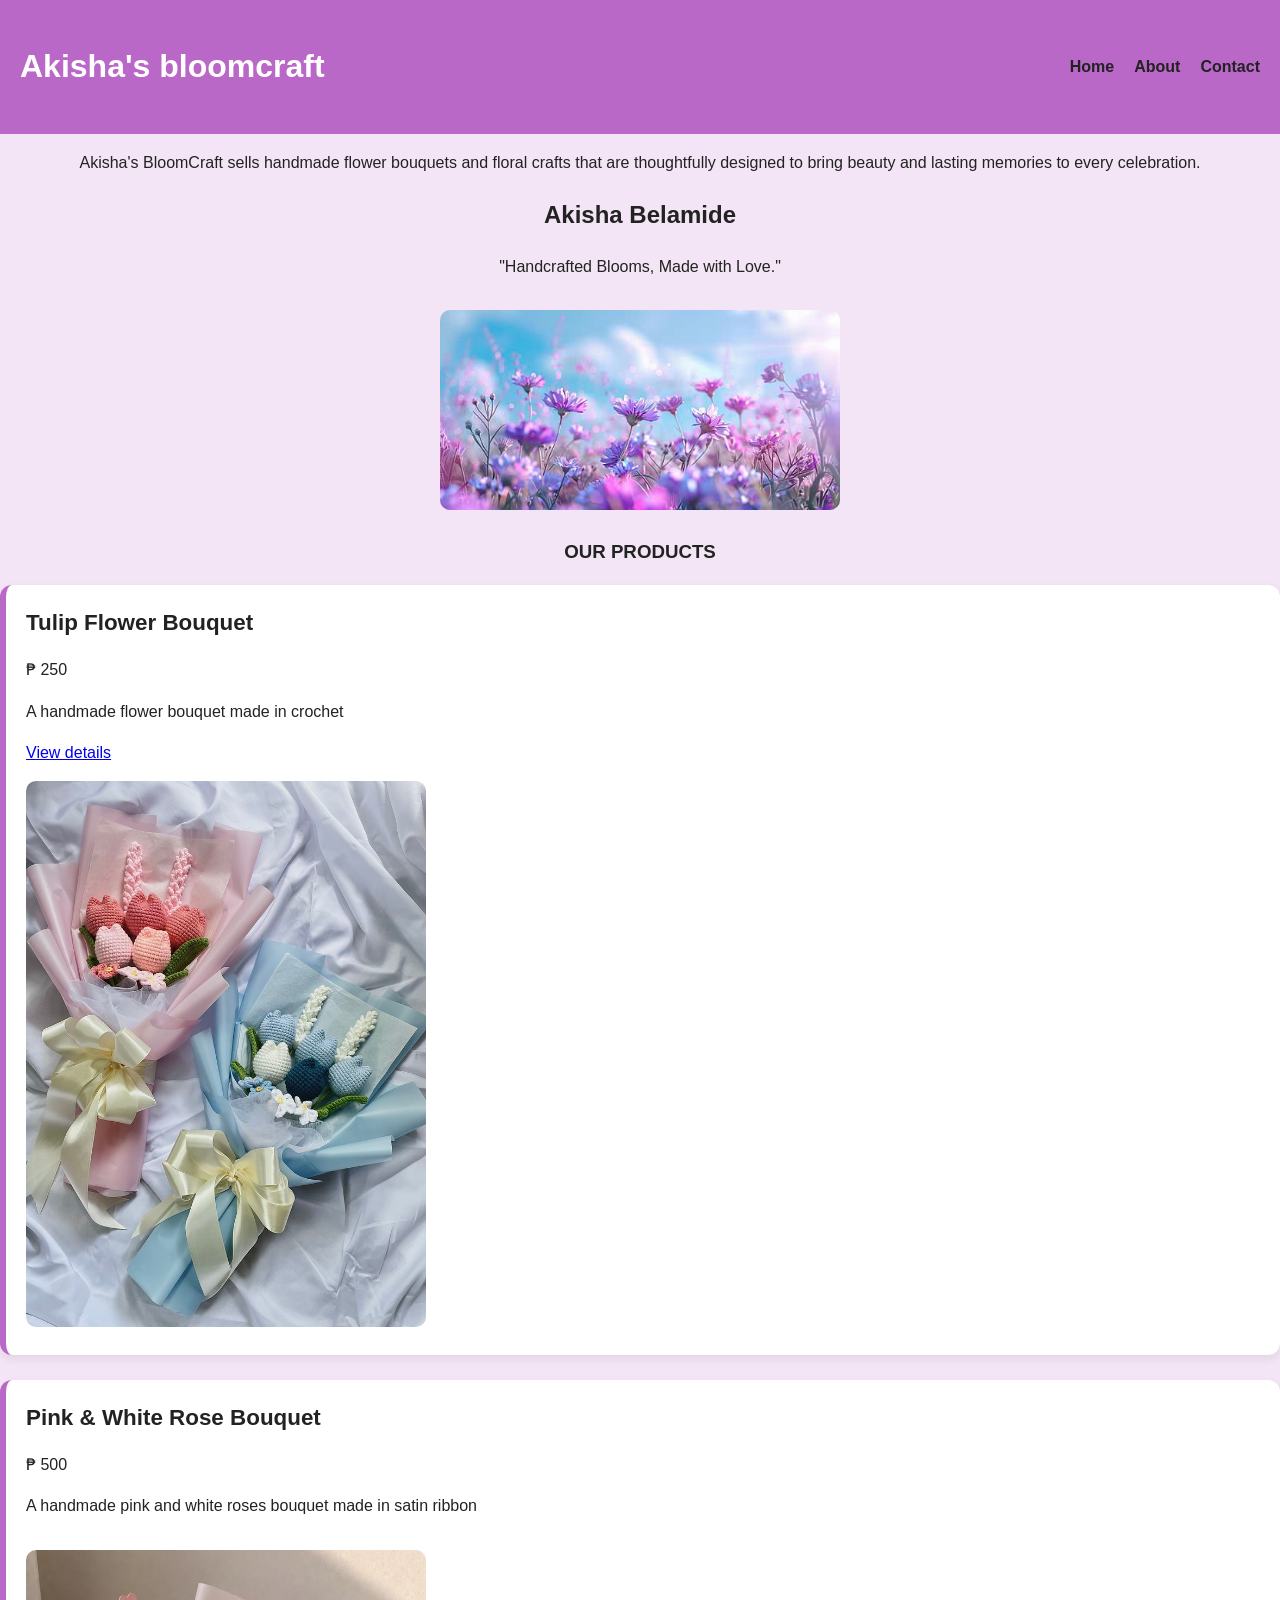
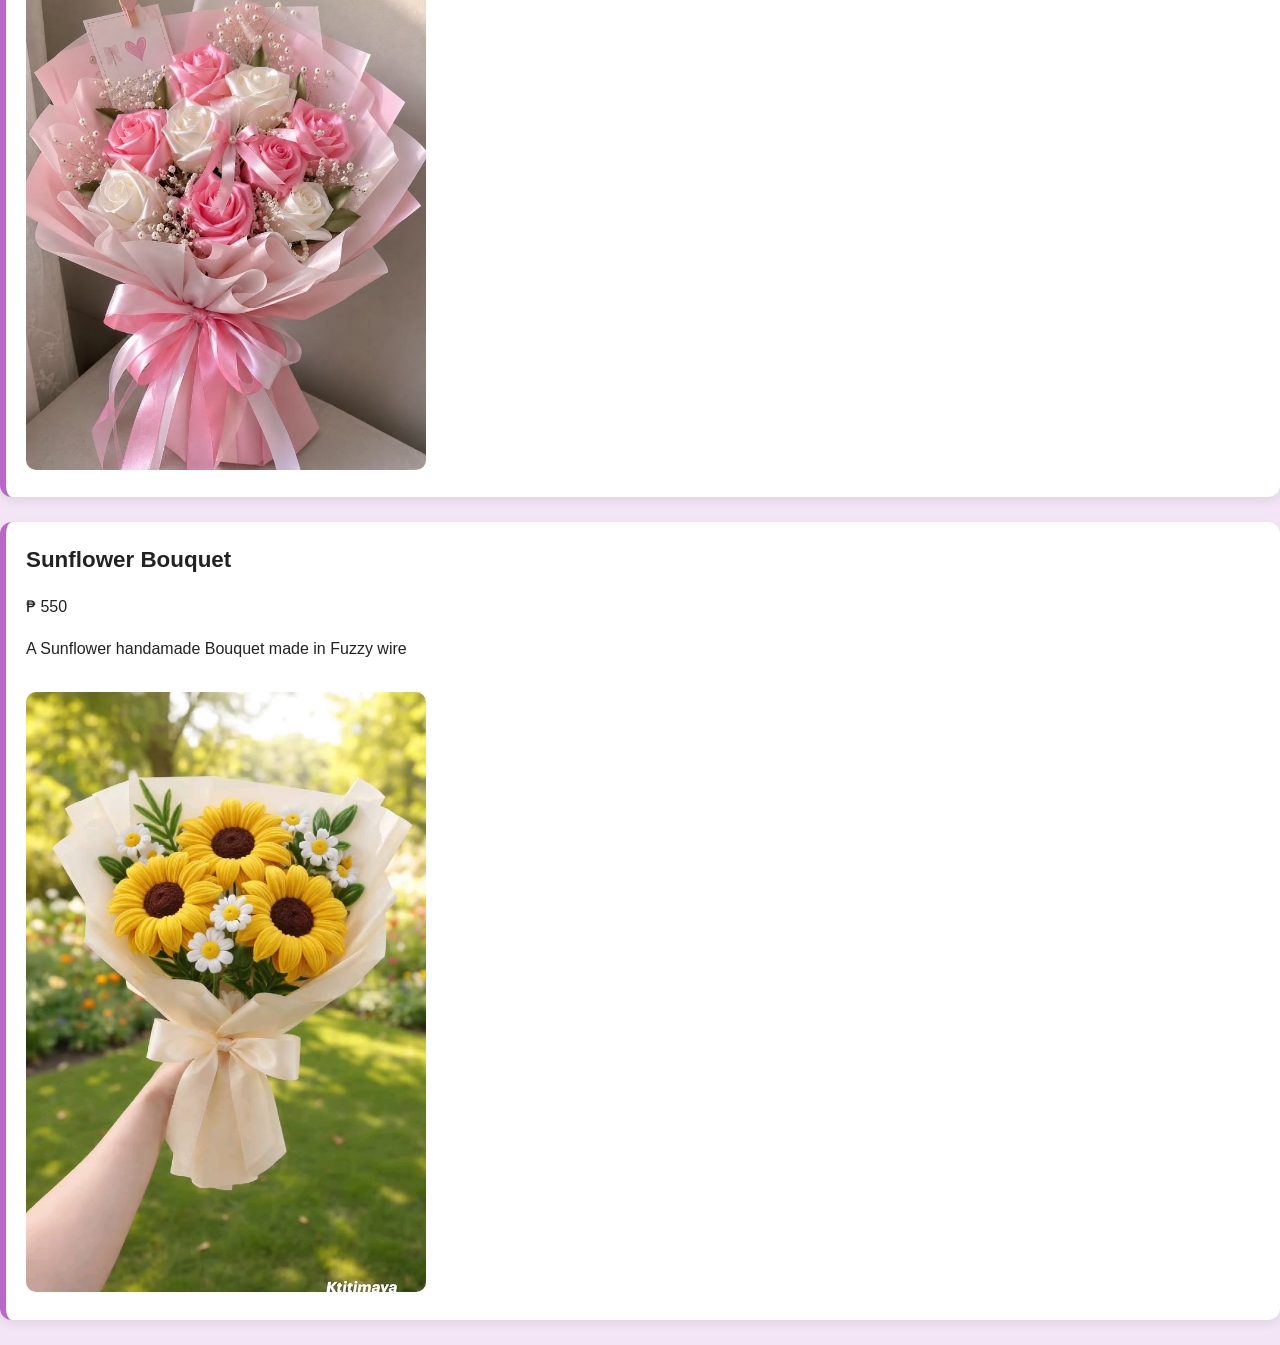
==== index.html @ 25df6c50 "Update index.html" ====
<!DOCTYPE html>
<html>
<head>
 <meta charset="UTF-8">
 <meta name="viewport" content="width=device-width, initial-scale=1.0">
    <title>Akisha's BloomCraft</title>
    <link rel="stylesheet" href="style.css">
</head>

<body>
<header class="site-header">
<h1>Akisha's bloomcraft</h1>
<nav>
    <ul>
    <li><a href="index.html">Home</a></li>
    <li><a href="about.html">About</a></li>
    <li><a href="contact.html">Contact</a></li>
    </ul>
</nav>
</header>

 <p class="description"> 
    Akisha's BloomCraft sells handmade flower bouquets and floral crafts that are thoughtfully designed to bring beauty and lasting memories to every celebration.</p>
<section>
<h2>Akisha Belamide</h2>
<p>"Handcrafted Blooms, Made with Love."</p>
 <img src="f1.jpeg" alt="violet flower">
</section>

<h3>OUR PRODUCTS</h3>

<article class="product-card">
  <h3 class="product-title">Tulip Flower Bouquet</h3>
  <p>&#8369; 250</p>
  <p>A handmade flower bouquet made in crochet</p>
  <a href="products/tulip-flower.html">View details</a><br>
  <img src="f2.jpeg" alt="tulip bouquet">
</article>

<article class="product-card">
  <h3 class="product-title">Pink & White Rose Bouquet</h3>
  <p>&#8369; 500</p>
  <p>A handmade pink and white roses bouquet made in satin ribbon</p>
  <img src="f3.jpeg" alt="roses bouquet">
</article>

<article class="product-card">
  <h3 class="product-title">Sunflower Bouquet</h3>
  <p>&#8369; 550</p>
  <p>A Sunflower handamade Bouquet made in Fuzzy wire</p>
  <img src="f4.jpeg" alt="sunflower bouquet">
 </article>

</body>
</html>
---- style.css ----
/* ==========================================
   1. VARIABLES
   ========================================== */
:root {
  --brand-color: #BA68C8;       /* Primary brand color */
  --dark-ink: #222222;          /* Dark ink text color */
  --muted-grey: #555555;        /* Muted text/border grey */
  --light-bg: #F3E5F5;          /* Light background color */
  --white: #ffffff;             /* Card background white */
}

/* ==========================================
   2. BASE STYLES
   ========================================== */
*, *::before, *::after {
  box-sizing: border-box;
}

body {
  font-family: Arial, sans-serif;
  line-height: 1.6;
  background-color: var(--light-bg);
  color: var(--dark-ink);
  margin: 0;
  padding: 0;
  text-align: center;
}

img {
  width: 100%;
  max-width: 400px;
  border-radius: 10px;
  margin-top: 15px;
}

/* ==========================================
   3. LAYOUT REGIONS
   ========================================== */
.site-header {
  display: flex;
  justify-content: space-between;
  align-items: center;
  background-color: var(--brand-color);
  color: var(--white);
  padding: 20px;
}
.site-header nav ul {
  display: flex;
  gap: 20px;
}

nav {
  padding: 10px 0;
  margin-right: 0;
}

main {
  padding: 20px;
}

footer {
  padding: 20px;
  color: var(--muted-grey);
}

/* ==========================================
   4. STYLE THE NAV
   ========================================== */
nav ul {
  list-style: none;
  padding: 0;
  margin: 0;
  display: flex;
  justify-content: center;
  gap: 20px;
}

nav a {
  color: var(--dark-ink);
  text-decoration: none;
  font-weight: bold;
}

nav a:hover {
  color: var(--brand-color);
}

/* ==========================================
   5. COMPONENTS (Product Cards)
   ========================================== */
.product-card {
  background-color: var(--white);
  border-radius: 12px;
  padding: 20px; /* At least 16px */
  border-left: 6px solid var(--brand-color); /* Coloured left border using variable */
  margin-bottom: 25px; /* Margin-bottom so cards don't touch */
  box-shadow: 0 4px 10px rgba(0, 0, 0, 0.08);
  text-align: left;
}

.product-title {
  font-size: 1.4rem;
  color: var(--dark-ink); /* Good contrast against white background */
  margin-top: 0;
  margin-bottom: 10px;
}

/* ==========================================
   CONTACT FORM
   ========================================== */

/* Fieldset and Legend */
fieldset {
  padding: 20px;
  border-radius: 10px;
  border: 2px solid var(--brand-color);
  background-color: var(--white);
  margin-bottom: 20px;
}

legend {
  font-weight: bold;
  font-size: 1.2rem;
  padding: 0 10px;
  color: var(--brand-color);
}

/* Form Labels */
label {
  display: block;
  margin-top: 15px;
  margin-bottom: 5px;
  font-weight: bold;
  color: var(--dark-ink);
  text-align: left;
}

/* Inputs, Select, and Textarea */
input[type="text"],
input[type="email"],
select,
textarea {
  width: 100%;
  padding: 12px;
  border: 2px solid var(--muted-grey);
  border-radius: 8px;
  font-size: 1rem;
  font-family: inherit;
  box-sizing: border-box;
}

textarea {
  resize: vertical;
}

/* Submit Button */
button[type="submit"] {
  background-color: var(--brand-color);
  color: var(--white);
  border: none;
  padding: 12px 25px;
  border-radius: 8px;
  font-size: 1rem;
  font-weight: bold;
  cursor: pointer;
  margin-top: 15px;
  width: 100%;
}

button[type="submit"]:hover {
  opacity: 0.9;
}

/* Visible Focus State */
input:focus,
select:focus,
textarea:focus,
button:focus {
  outline: 3px solid var(--brand-color);
  outline-offset: 2px;
}
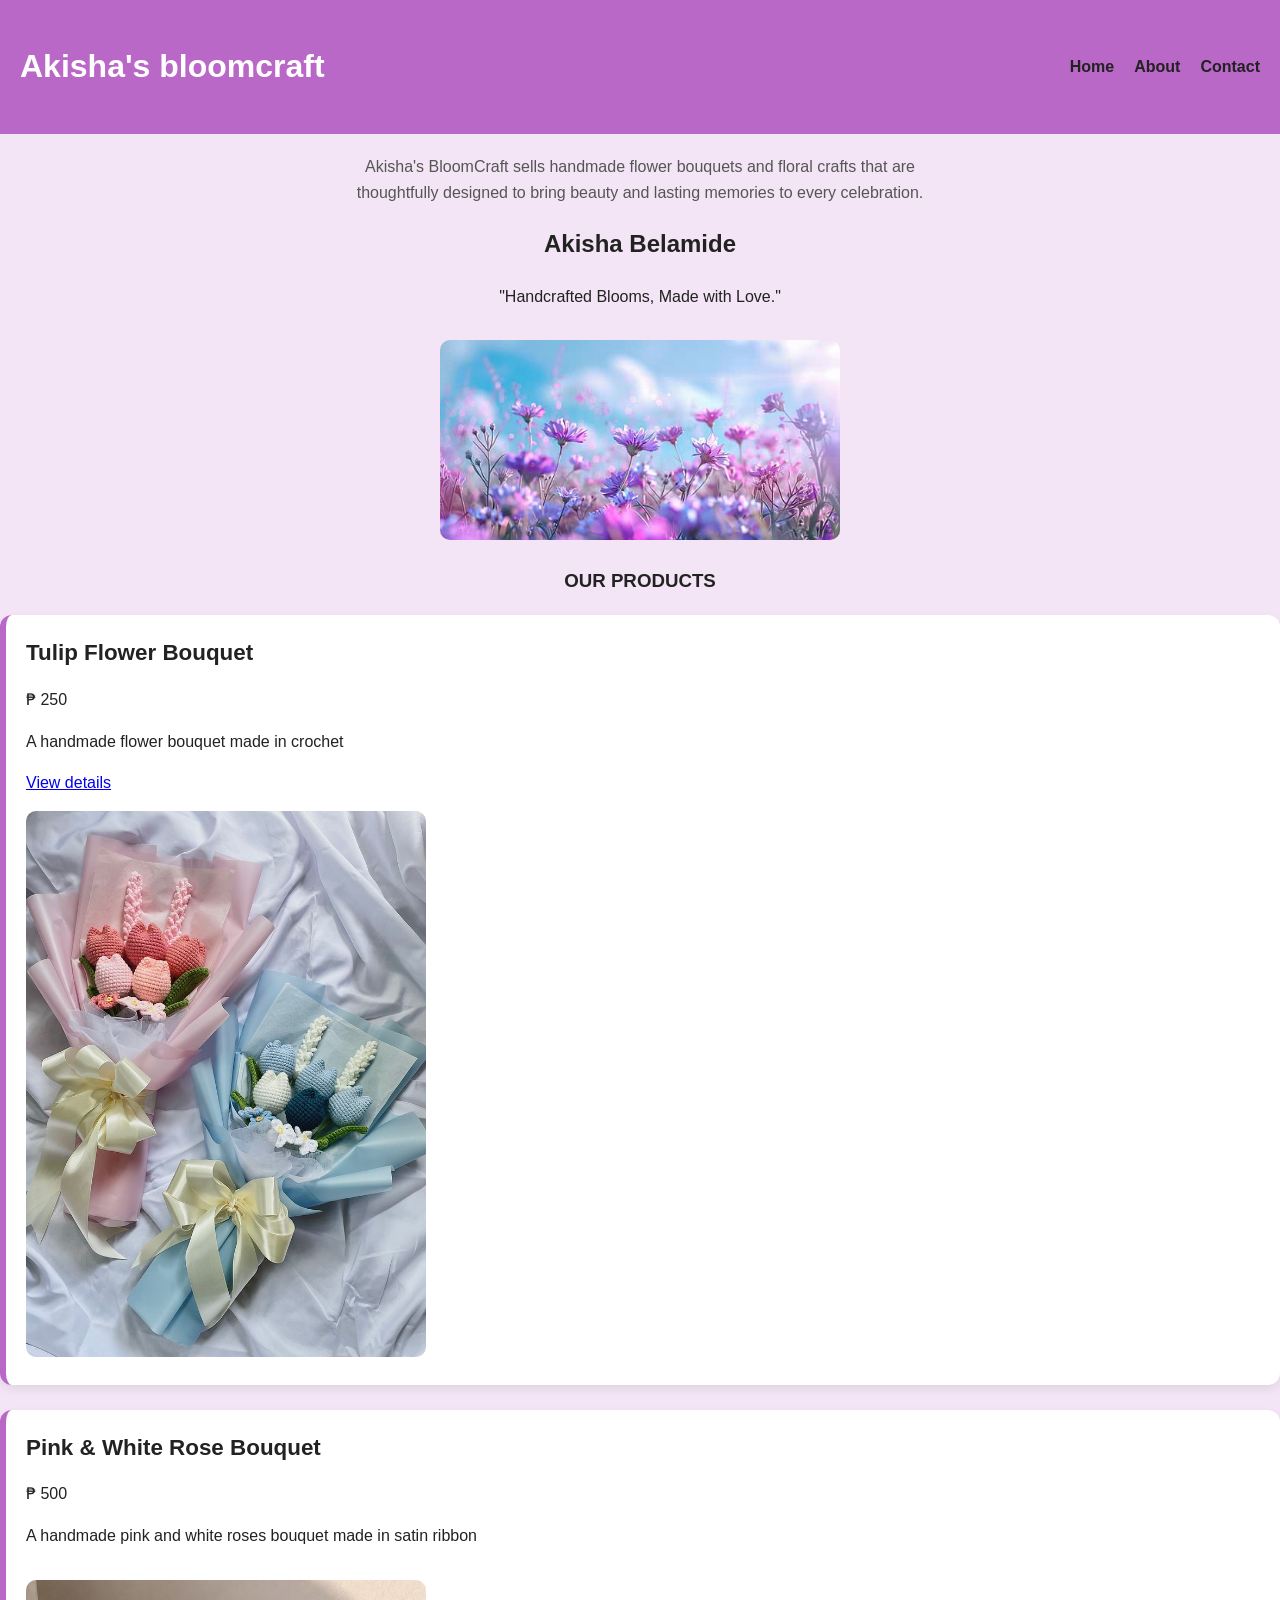
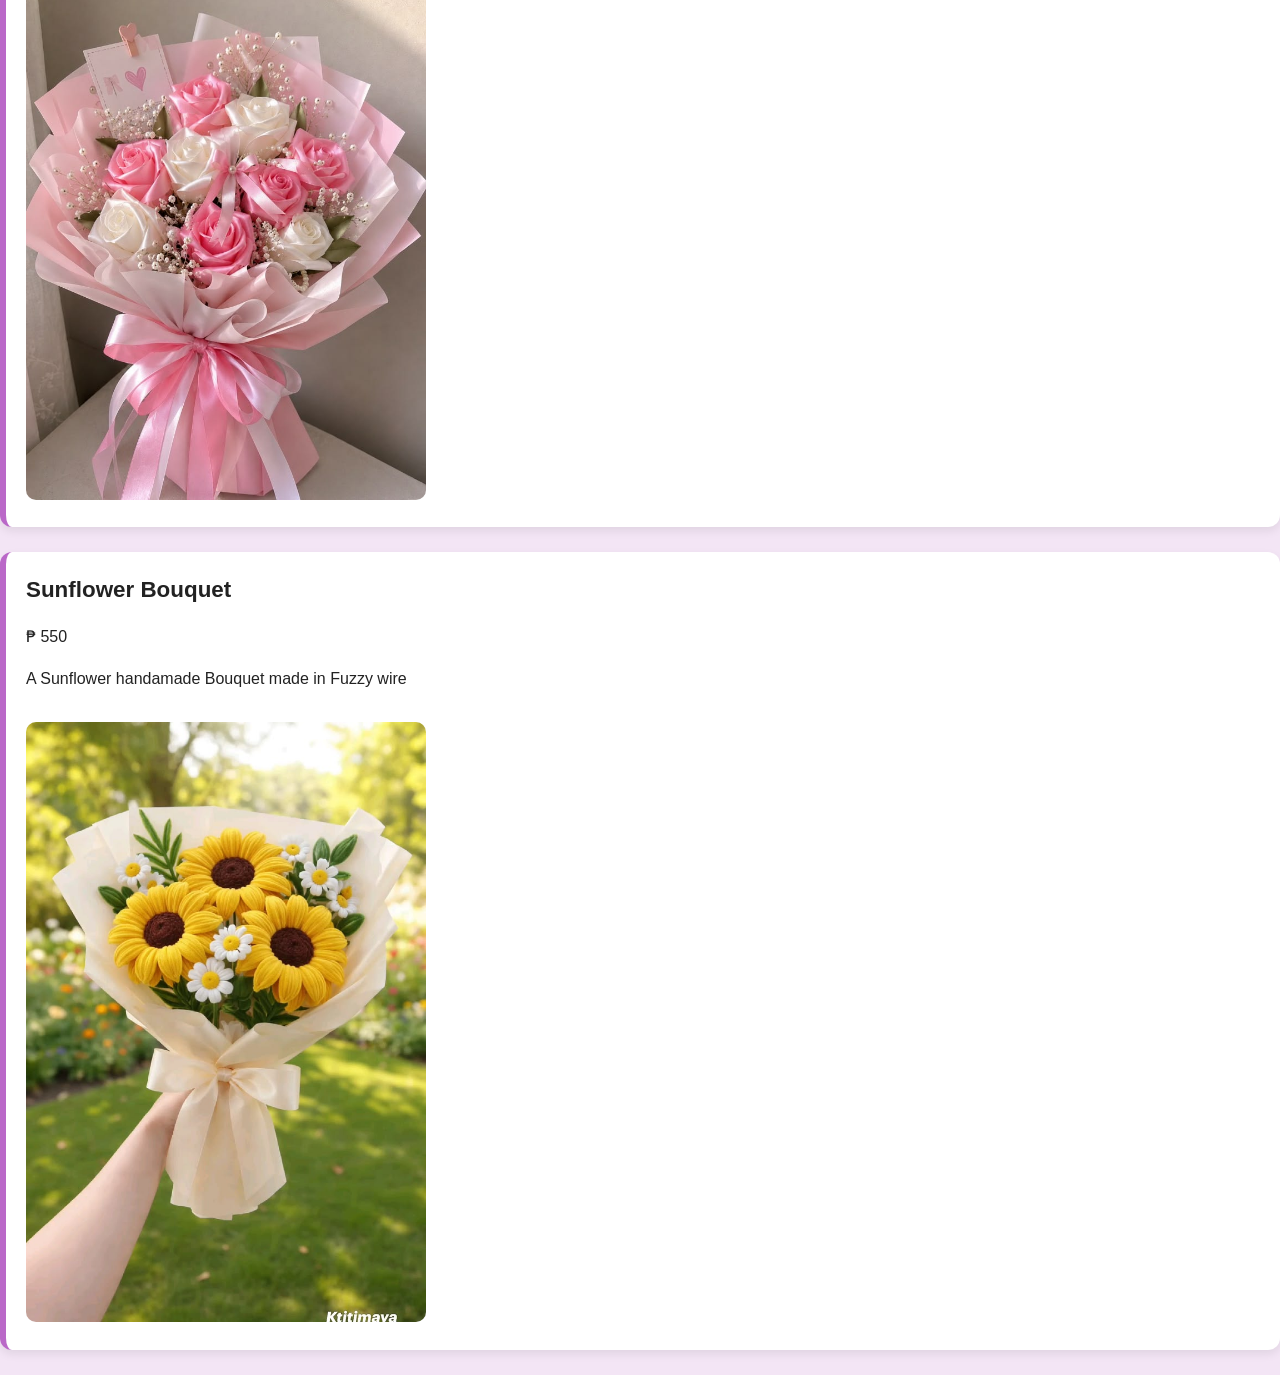
==== commit 94ab74e9: "Update index.html" ====
--- a/index.html
+++ b/index.html
@@ -29,6 +29,7 @@
 
 <h3>OUR PRODUCTS</h3>
 
+<div class="product-grid">
 <article class="product-card">
   <h3 class="product-title">Tulip Flower Bouquet</h3>
   <p>&#8369; 250</p>
@@ -50,6 +51,7 @@
   <p>A Sunflower handamade Bouquet made in Fuzzy wire</p>
   <img src="f4.jpeg" alt="sunflower bouquet">
  </article>
+</div>
 
 </body>
 </html>
--- a/style.css
+++ b/style.css
@@ -56,6 +56,13 @@
 
 main {
   padding: 20px;
+}
+
+.description {
+  max-width: 600px;
+  margin: 20px auto;
+  text-align: center;
+  color: var(--muted-grey);
 }
 
 footer {
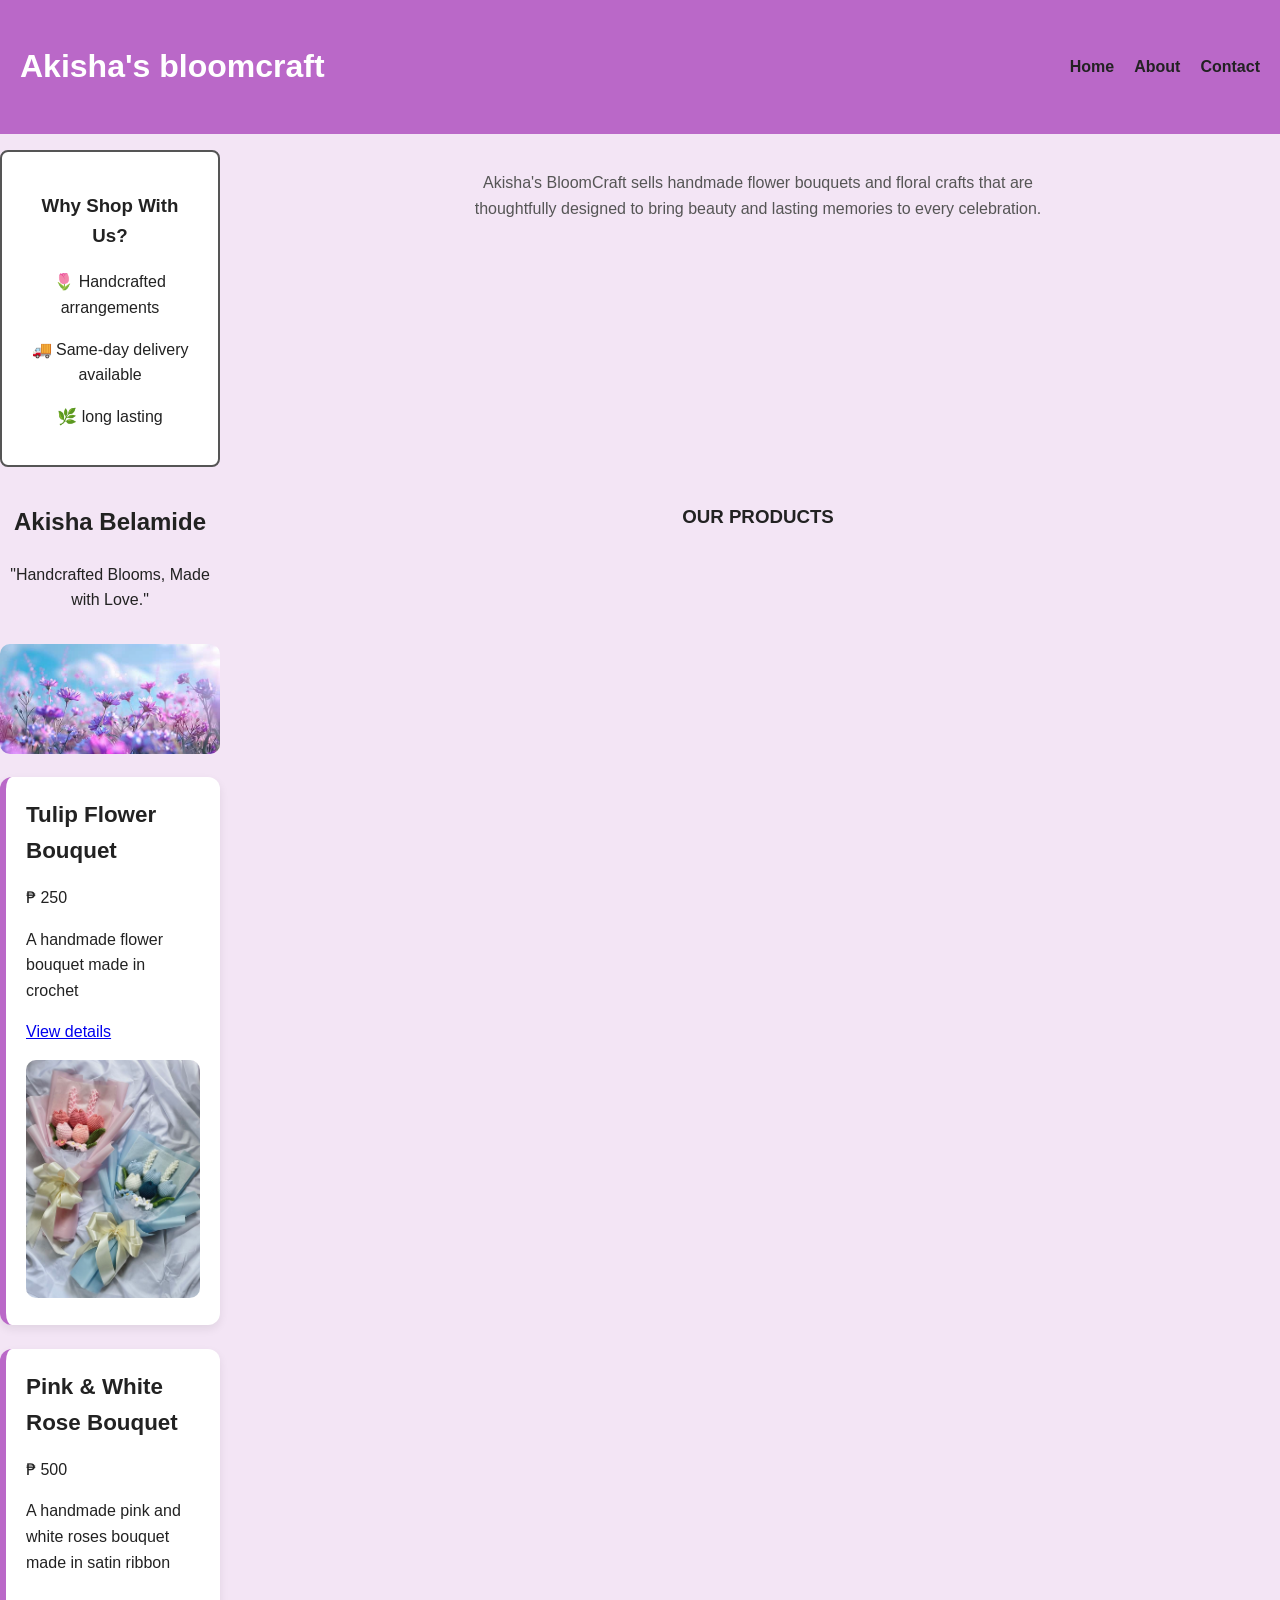
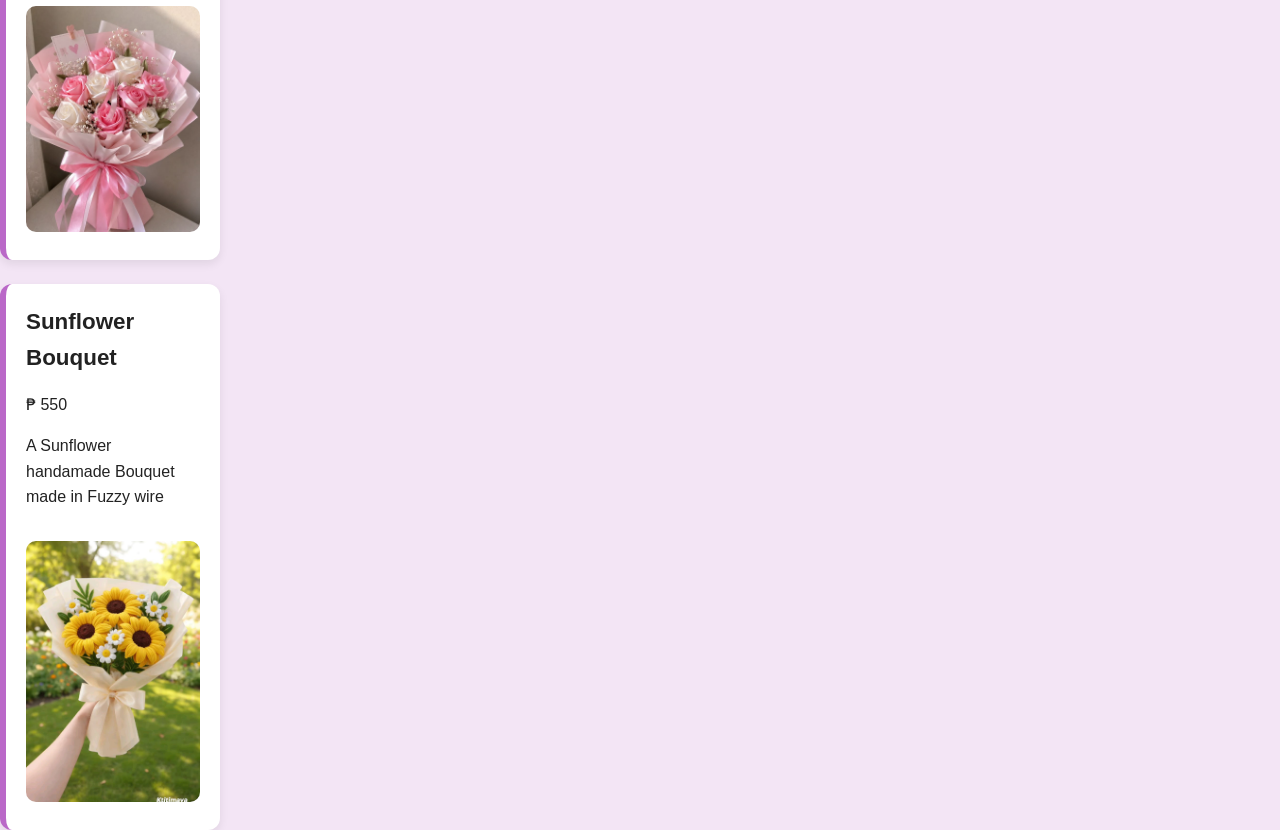
==== commit 5b8b5d3a: "Update index.html" ====
--- a/index.html
+++ b/index.html
@@ -8,6 +8,7 @@
 </head>
 
 <body>
+<div class="page">
 <header class="site-header">
 <h1>Akisha's bloomcraft</h1>
 <nav>
@@ -18,6 +19,13 @@
     </ul>
 </nav>
 </header>
+ 
+<aside>
+    <h3>Why Shop With Us?</h3>
+    <p>🌷 Handcrafted arrangements</p>
+    <p>🚚 Same-day delivery available</p>
+    <p>🌿 long lasting</p>
+</aside>
 
  <p class="description"> 
     Akisha's BloomCraft sells handmade flower bouquets and floral crafts that are thoughtfully designed to bring beauty and lasting memories to every celebration.</p>
--- a/style.css
+++ b/style.css
@@ -36,6 +36,20 @@
 /* ==========================================
    3. LAYOUT REGIONS
    ========================================== */
+.page {
+  display: grid;
+  grid-template-columns: 220px 1fr;
+  grid-template-areas:
+    "masthead masthead"
+    "side     main"
+    "foot     foot";
+  gap: 16px;
+}
+
+header, .site-header {
+  grid-area: masthead;
+   }
+
 .site-header {
   display: flex;
   justify-content: space-between;
@@ -49,13 +63,17 @@
   gap: 20px;
 }
 
-nav {
-  padding: 10px 0;
-  margin-right: 0;
+aside {
+    grid-area: side;
+    background-color: var(--white);
+    padding: 20px;
+    border-radius: 8px;
+    border: 2px solid var(--muted-grey);
 }
 
 main {
   padding: 20px;
+  grid-area: main;
 }
 
 .description {
@@ -68,6 +86,7 @@
 footer {
   padding: 20px;
   color: var(--muted-grey);
+  grid-area: foot;
 }
 
 /* ==========================================
@@ -95,12 +114,18 @@
 /* ==========================================
    5. COMPONENTS (Product Cards)
    ========================================== */
+.product-grid {
+  display: flex;
+  flex-wrap: wrap;
+  gap: 24px;
+   }
+
 .product-card {
+  flex: 1 1 240px;
   background-color: var(--white);
   border-radius: 12px;
-  padding: 20px; /* At least 16px */
-  border-left: 6px solid var(--brand-color); /* Coloured left border using variable */
-  margin-bottom: 25px; /* Margin-bottom so cards don't touch */
+  padding: 20px;
+  border-left: 6px solid var(--brand-color);
   box-shadow: 0 4px 10px rgba(0, 0, 0, 0.08);
   text-align: left;
 }
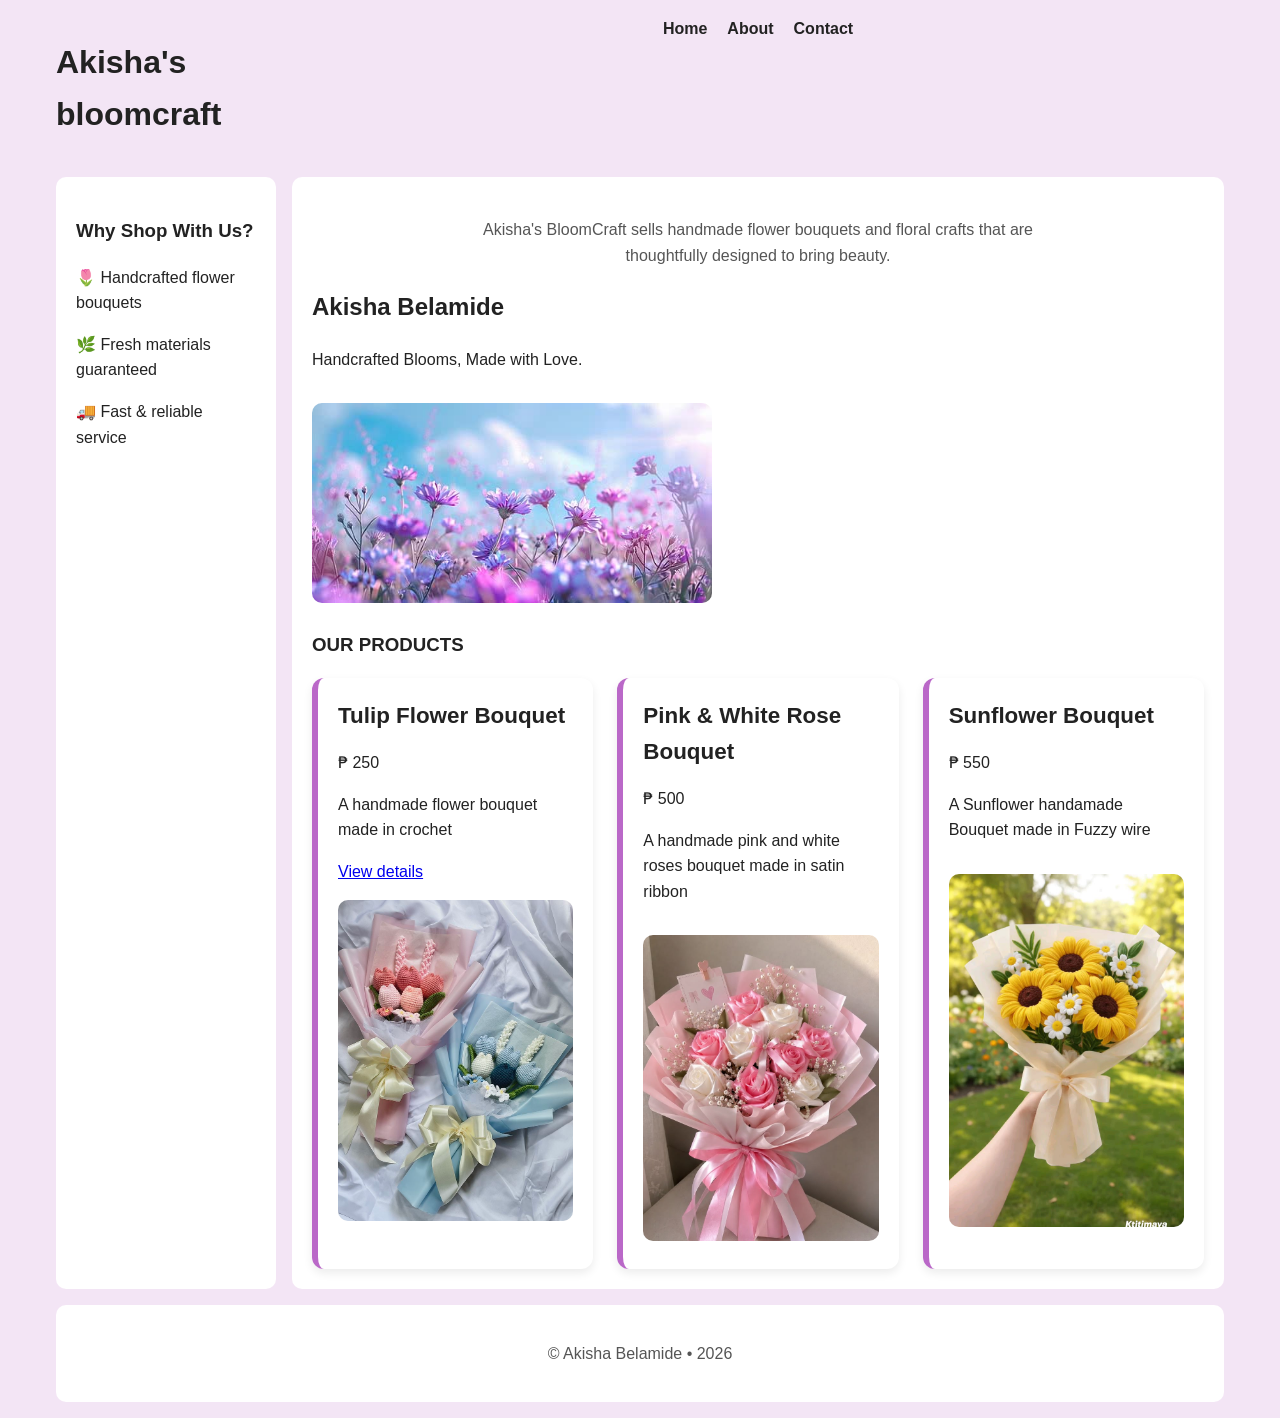
==== commit 42b3a2f7: "Update index.html" ====
--- a/index.html
+++ b/index.html
@@ -1,65 +1,74 @@
 <!DOCTYPE html>
-<html>
+<html lang="en">
 <head>
- <meta charset="UTF-8">
- <meta name="viewport" content="width=device-width, initial-scale=1.0">
+    <meta charset="UTF-8">
+    <meta name="viewport" content="width=device-width, initial-scale=1.0">
     <title>Akisha's BloomCraft</title>
     <link rel="stylesheet" href="style.css">
 </head>
+<body>
 
-<body>
-<div class="page">
-<header class="site-header">
-<h1>Akisha's bloomcraft</h1>
-<nav>
-    <ul>
-    <li><a href="index.html">Home</a></li>
-    <li><a href="about.html">About</a></li>
-    <li><a href="contact.html">Contact</a></li>
-    </ul>
-</nav>
-</header>
- 
-<aside>
-    <h3>Why Shop With Us?</h3>
-    <p>🌷 Handcrafted arrangements</p>
-    <p>🚚 Same-day delivery available</p>
-    <p>🌿 long lasting</p>
-</aside>
+    <div class="page"
+        <header class="site-header">
+            <h1>Akisha's bloomcraft</h1>
+            <nav>
+                <ul>
+                    <li><a href="index.html">Home</a></li>
+                    <li><a href="about.html">About</a></li>
+                    <li><a href="contact.html">Contact</a></li>
+                </ul>
+            </nav>
+        </header>
+     
+        <aside>
+            <h3>Why Shop With Us?</h3>
+            <p>🌷 Handcrafted flower bouquets</p>
+            <p>🌿 Fresh materials guaranteed</p>
+            <p>🚚 Fast & reliable service</p>
+        </aside>
 
- <p class="description"> 
-    Akisha's BloomCraft sells handmade flower bouquets and floral crafts that are thoughtfully designed to bring beauty and lasting memories to every celebration.</p>
-<section>
-<h2>Akisha Belamide</h2>
-<p>"Handcrafted Blooms, Made with Love."</p>
- <img src="f1.jpeg" alt="violet flower">
-</section>
+        <main>
+            <p class="description">
+                Akisha's BloomCraft sells handmade flower bouquets and floral crafts that are thoughtfully designed to bring beauty.
+            </p>
 
-<h3>OUR PRODUCTS</h3>
+            <section>
+                <h2>Akisha Belamide</h2>
+                <p>Handcrafted Blooms, Made with Love.</p>
+                <img src="f1.jpeg" alt="violet flower">
+            </section>
 
-<div class="product-grid">
-<article class="product-card">
-  <h3 class="product-title">Tulip Flower Bouquet</h3>
-  <p>&#8369; 250</p>
-  <p>A handmade flower bouquet made in crochet</p>
-  <a href="products/tulip-flower.html">View details</a><br>
-  <img src="f2.jpeg" alt="tulip bouquet">
-</article>
+            <h3>OUR PRODUCTS</h3>
+         
+            <div class="product-grid">
+                <article class="product-card">
+                    <h3 class="product-title">Tulip Flower Bouquet</h3>
+                    <p>&#8369; 250</p>
+                    <p>A handmade flower bouquet made in crochet</p>
+                    <a href="products/tulip-flower.html">View details</a><br>
+                    <img src="f2.jpeg" alt="tulip bouquet">
+                </article>
 
-<article class="product-card">
-  <h3 class="product-title">Pink & White Rose Bouquet</h3>
-  <p>&#8369; 500</p>
-  <p>A handmade pink and white roses bouquet made in satin ribbon</p>
-  <img src="f3.jpeg" alt="roses bouquet">
-</article>
+                <article class="product-card">
+                    <h3 class="product-title">Pink & White Rose Bouquet</h3>
+                    <p>&#8369; 500</p>
+                    <p>A handmade pink and white roses bouquet made in satin ribbon</p>
+                    <img src="f3.jpeg" alt="roses bouquet">
+                </article>
 
-<article class="product-card">
-  <h3 class="product-title">Sunflower Bouquet</h3>
-  <p>&#8369; 550</p>
-  <p>A Sunflower handamade Bouquet made in Fuzzy wire</p>
-  <img src="f4.jpeg" alt="sunflower bouquet">
- </article>
-</div>
+                <article class="product-card">
+                    <h3 class="product-title">Sunflower Bouquet</h3>
+                    <p>&#8369; 550</p>
+                    <p>A Sunflower handamade Bouquet made in Fuzzy wire</p>
+                    <img src="f4.jpeg" alt="sunflower bouquet">
+                </article>
+            </div>
+        </main>
+     
+        <footer>
+            <p>&copy; Akisha Belamide &bull; 2026</p>
+        </footer>
+    </div>
 
 </body>
 </html>
--- a/style.css
+++ b/style.css
@@ -2,212 +2,148 @@
    1. VARIABLES
    ========================================== */
 :root {
-  --brand-color: #BA68C8;       /* Primary brand color */
-  --dark-ink: #222222;          /* Dark ink text color */
-  --muted-grey: #555555;        /* Muted text/border grey */
-  --light-bg: #F3E5F5;          /* Light background color */
-  --white: #ffffff;             /* Card background white */
+    --brand-color: #BA68C8;
+    --dark-ink: #222222;
+    --muted-grey: #555555;
+    --light-bg: #F3E5F5;
+    --white: #ffffff;
 }
 
 /* ==========================================
    2. BASE STYLES
    ========================================== */
 *, *::before, *::after {
-  box-sizing: border-box;
+    box-sizing: border-box;
 }
 
 body {
-  font-family: Arial, sans-serif;
-  line-height: 1.6;
-  background-color: var(--light-bg);
-  color: var(--dark-ink);
-  margin: 0;
-  padding: 0;
-  text-align: center;
+    font-family: Arial, sans-serif;
+    line-height: 1.6;
+    background-color: var(--light-bg);
+    color: var(--dark-ink);
+    margin: 0;
+    padding: 0;
 }
 
 img {
-  width: 100%;
-  max-width: 400px;
-  border-radius: 10px;
-  margin-top: 15px;
+    width: 100%;
+    max-width: 400px;
+    border-radius: 10px;
+    margin-top: 15px;
 }
 
 /* ==========================================
-   3. LAYOUT REGIONS
+   3. LAYOUT REGIONS (GRID SETUP)
    ========================================== */
 .page {
-  display: grid;
-  grid-template-columns: 220px 1fr;
-  grid-template-areas:
-    "masthead masthead"
-    "side     main"
-    "foot     foot";
-  gap: 16px;
+    display: grid;
+    grid-template-columns: 220px 1fr;
+    grid-template-areas:
+        "masthead masthead"
+        "side     main"
+        "foot     foot";
+    gap: 16px;
+    max-width: 1200px;
+    margin: 0 auto;
+    padding: 16px;
 }
 
-header, .site-header {
-  grid-area: masthead;
-   }
+header { 
+    grid-area: masthead; 
+}
+
+aside { 
+    grid-area: side; 
+    background-color: var(--white);
+    padding: 20px;
+    border-radius: 10px;
+}
+
+main { 
+    grid-area: main; 
+    padding: 20px;
+    background-color: var(--white);
+    border-radius: 10px;
+}
+
+footer { 
+    grid-area: foot; 
+    padding: 20px;
+    text-align: center;
+    background-color: var(--white);
+    border-radius: 10px;
+    color: var(--muted-grey);
+}
 
 .site-header {
-  display: flex;
-  justify-content: space-between;
-  align-items: center;
-  background-color: var(--brand-color);
-  color: var(--white);
-  padding: 20px;
-}
-.site-header nav ul {
-  display: flex;
-  gap: 20px;
+    display: flex;
+    justify-content: space-between;
+    align-items: center;
+    background-color: var(--brand-color);
+    color: var(--white);
+    padding: 20px;
+    border-radius: 10px;
 }
 
-aside {
-    grid-area: side;
-    background-color: var(--white);
-    padding: 20px;
-    border-radius: 8px;
-    border: 2px solid var(--muted-grey);
-}
-
-main {
-  padding: 20px;
-  grid-area: main;
+.site-header nav ul {
+    display: flex;
+    gap: 20px;
+    list-style: none;
+    margin: 0;
+    padding: 0;
 }
 
 .description {
-  max-width: 600px;
-  margin: 20px auto;
-  text-align: center;
-  color: var(--muted-grey);
-}
-
-footer {
-  padding: 20px;
-  color: var(--muted-grey);
-  grid-area: foot;
+    max-width: 600px;
+    margin: 20px auto;
+    text-align: center;
+    color: var(--muted-grey);
 }
 
 /* ==========================================
    4. STYLE THE NAV
    ========================================== */
 nav ul {
-  list-style: none;
-  padding: 0;
-  margin: 0;
-  display: flex;
-  justify-content: center;
-  gap: 20px;
+    list-style: none;
+    padding: 0;
+    margin: 0;
+    display: flex;
+    justify-content: center;
+    gap: 20px;
 }
 
 nav a {
-  color: var(--dark-ink);
-  text-decoration: none;
-  font-weight: bold;
+    color: var(--dark-ink);
+    text-decoration: none;
+    font-weight: bold;
 }
 
 nav a:hover {
-  color: var(--brand-color);
+    color: var(--brand-color);
 }
 
 /* ==========================================
-   5. COMPONENTS (Product Cards)
+   5. COMPONENTS 
    ========================================== */
 .product-grid {
-  display: flex;
-  flex-wrap: wrap;
-  gap: 24px;
-   }
+    display: flex;
+    flex-wrap: wrap;
+    gap: 24px;
+}
 
 .product-card {
-  flex: 1 1 240px;
-  background-color: var(--white);
-  border-radius: 12px;
-  padding: 20px;
-  border-left: 6px solid var(--brand-color);
-  box-shadow: 0 4px 10px rgba(0, 0, 0, 0.08);
-  text-align: left;
+    flex: 1 1 240px;
+    background-color: var(--white);
+    border-radius: 12px;
+    padding: 20px;
+    border-left: 6px solid var(--brand-color);
+    box-shadow: 0 4px 10px rgba(0, 0, 0, 0.08);
+    text-align: left;
 }
 
 .product-title {
-  font-size: 1.4rem;
-  color: var(--dark-ink); /* Good contrast against white background */
-  margin-top: 0;
-  margin-bottom: 10px;
-}
-
-/* ==========================================
-   CONTACT FORM
-   ========================================== */
-
-/* Fieldset and Legend */
-fieldset {
-  padding: 20px;
-  border-radius: 10px;
-  border: 2px solid var(--brand-color);
-  background-color: var(--white);
-  margin-bottom: 20px;
-}
-
-legend {
-  font-weight: bold;
-  font-size: 1.2rem;
-  padding: 0 10px;
-  color: var(--brand-color);
-}
-
-/* Form Labels */
-label {
-  display: block;
-  margin-top: 15px;
-  margin-bottom: 5px;
-  font-weight: bold;
-  color: var(--dark-ink);
-  text-align: left;
-}
-
-/* Inputs, Select, and Textarea */
-input[type="text"],
-input[type="email"],
-select,
-textarea {
-  width: 100%;
-  padding: 12px;
-  border: 2px solid var(--muted-grey);
-  border-radius: 8px;
-  font-size: 1rem;
-  font-family: inherit;
-  box-sizing: border-box;
-}
-
-textarea {
-  resize: vertical;
-}
-
-/* Submit Button */
-button[type="submit"] {
-  background-color: var(--brand-color);
-  color: var(--white);
-  border: none;
-  padding: 12px 25px;
-  border-radius: 8px;
-  font-size: 1rem;
-  font-weight: bold;
-  cursor: pointer;
-  margin-top: 15px;
-  width: 100%;
-}
-
-button[type="submit"]:hover {
-  opacity: 0.9;
-}
-
-/* Visible Focus State */
-input:focus,
-select:focus,
-textarea:focus,
-button:focus {
-  outline: 3px solid var(--brand-color);
-  outline-offset: 2px;
-}
+    font-size: 1.4rem;
+    color: var(--dark-ink);
+    margin-top: 0;
+    margin-bottom: 10px;
+   }
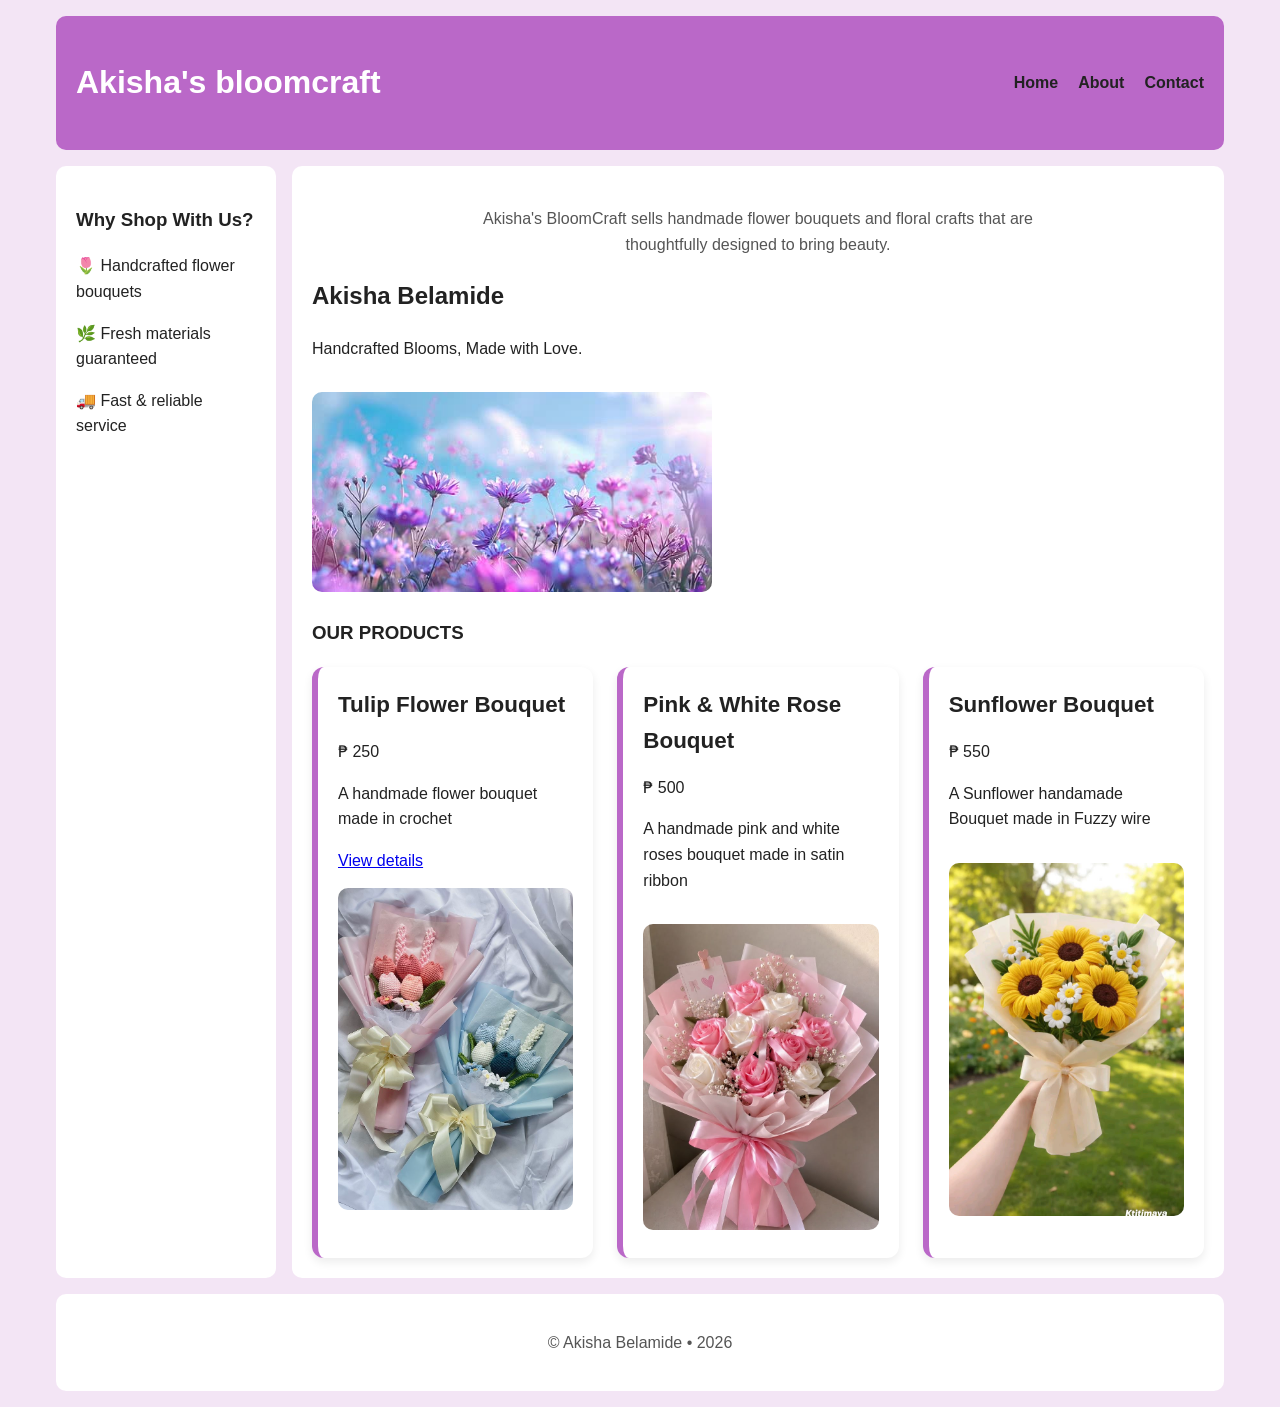
==== commit 954f164b: "Update index.html" ====
--- a/index.html
+++ b/index.html
@@ -8,7 +8,7 @@
 </head>
 <body>
 
-    <div class="page"
+    <div class="page">
         <header class="site-header">
             <h1>Akisha's bloomcraft</h1>
             <nav>
@@ -19,13 +19,6 @@
                 </ul>
             </nav>
         </header>
-     
-        <aside>
-            <h3>Why Shop With Us?</h3>
-            <p>🌷 Handcrafted flower bouquets</p>
-            <p>🌿 Fresh materials guaranteed</p>
-            <p>🚚 Fast & reliable service</p>
-        </aside>
 
         <main>
             <p class="description">
@@ -39,7 +32,7 @@
             </section>
 
             <h3>OUR PRODUCTS</h3>
-         
+
             <div class="product-grid">
                 <article class="product-card">
                     <h3 class="product-title">Tulip Flower Bouquet</h3>
@@ -64,7 +57,14 @@
                 </article>
             </div>
         </main>
-     
+
+        <aside>
+            <h3>Why Shop With Us?</h3>
+            <p>🌷 Handcrafted flower bouquets</p>
+            <p>🌿 Fresh materials guaranteed</p>
+            <p>🚚 Fast & reliable service</p>
+        </aside>
+        
         <footer>
             <p>&copy; Akisha Belamide &bull; 2026</p>
         </footer>
--- a/style.css
+++ b/style.css
@@ -2,11 +2,11 @@
    1. VARIABLES
    ========================================== */
 :root {
-    --brand-color: #BA68C8;
-    --dark-ink: #222222;
-    --muted-grey: #555555;
-    --light-bg: #F3E5F5;
-    --white: #ffffff;
+    --brand-color: #BA68C8; /* Primary brand color */
+    --dark-ink: #222222;    /* Dark ink text color */
+    --muted-grey: #555555;  /* Muted text/border grey */
+    --light-bg: #F3E5F5;    /* Light background color */
+    --white: #ffffff;       /* Card background white */
 }
 
 /* ==========================================
@@ -33,22 +33,23 @@
 }
 
 /* ==========================================
-   3. LAYOUT REGIONS (GRID SETUP)
+   3. LAYOUT REGIONS (MOBILE-FIRST GRID)
    ========================================== */
 .page {
     display: grid;
-    grid-template-columns: 220px 1fr;
+    grid-template-columns: 1fr;
     grid-template-areas:
-        "masthead masthead"
-        "side     main"
-        "foot     foot";
+        "masthead"
+        "main"
+        "side"
+        "foot";
     gap: 16px;
     max-width: 1200px;
     margin: 0 auto;
     padding: 16px;
 }
 
-header { 
+header, .site-header { 
     grid-area: masthead; 
 }
 
@@ -75,6 +76,15 @@
     color: var(--muted-grey);
 }
 
+@media (min-width: 700px) {
+    .page {
+        grid-template-columns: 220px 1fr;
+        grid-template-areas:
+            "masthead masthead"
+            "side     main"
+            "foot     foot";
+    }
+}
 .site-header {
     display: flex;
     justify-content: space-between;
@@ -123,7 +133,7 @@
 }
 
 /* ==========================================
-   5. COMPONENTS 
+   5. COMPONENTS
    ========================================== */
 .product-grid {
     display: flex;
@@ -146,4 +156,4 @@
     color: var(--dark-ink);
     margin-top: 0;
     margin-bottom: 10px;
-   }
+}
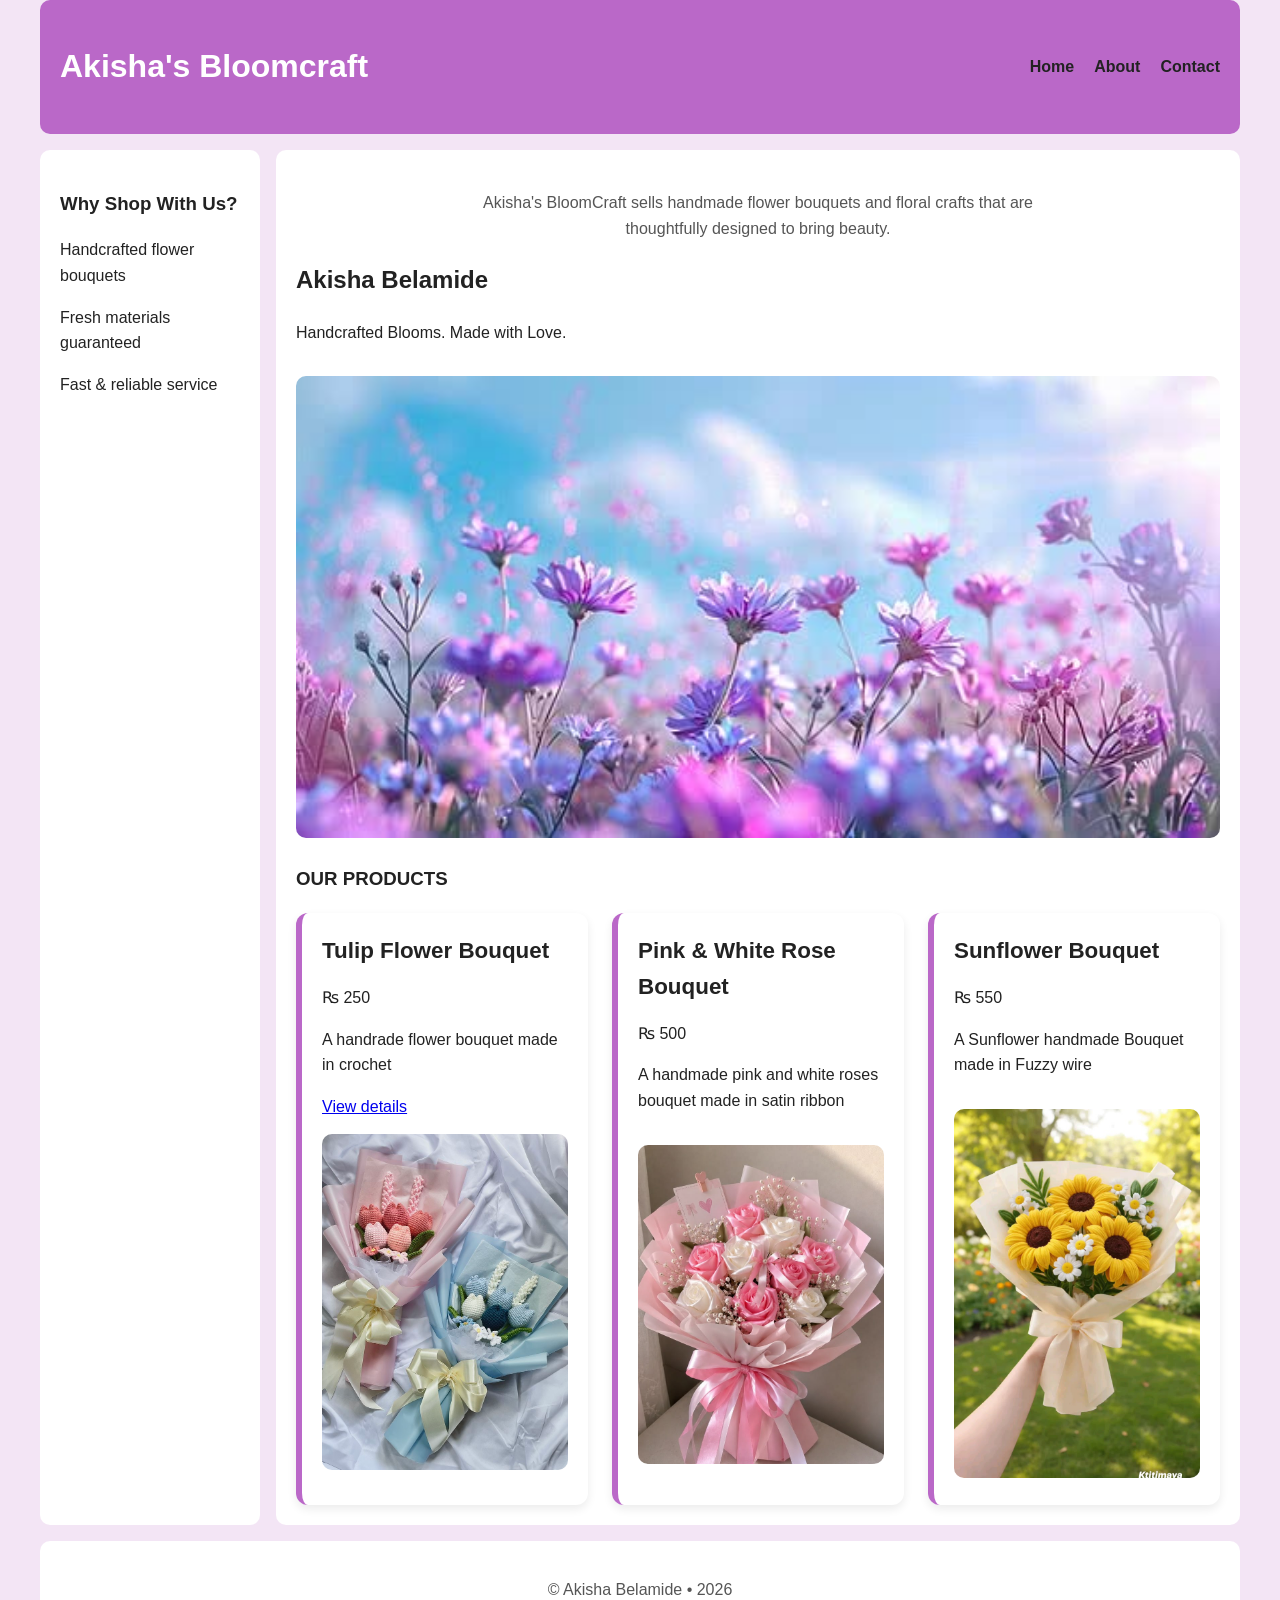
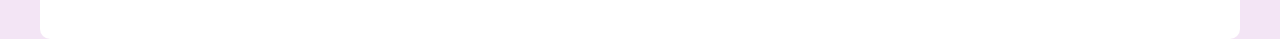
==== commit da8231b4: "Update index.html" ====
--- a/index.html
+++ b/index.html
@@ -1,74 +1,74 @@
 <!DOCTYPE html>
 <html lang="en">
 <head>
-    <meta charset="UTF-8">
-    <meta name="viewport" content="width=device-width, initial-scale=1.0">
-    <title>Akisha's BloomCraft</title>
-    <link rel="stylesheet" href="style.css">
+  <meta charset="UTF-8">
+  <meta name="viewport" content="width=device-width, initial-scale=1.0"> <!--[cite: 16] -->
+  <title>Akisha's BloomCraft</title>
+  <link rel="stylesheet" href="style.css">
 </head>
 <body>
 
-    <div class="page">
-        <header class="site-header">
-            <h1>Akisha's bloomcraft</h1>
-            <nav>
-                <ul>
-                    <li><a href="index.html">Home</a></li>
-                    <li><a href="about.html">About</a></li>
-                    <li><a href="contact.html">Contact</a></li>
-                </ul>
-            </nav>
-        </header>
+  <div class="page">
+    <header class="site-header">
+      <h1>Akisha's Bloomcraft</h1>
+      <nav>
+        <ul>
+          <li><a href="index.html">Home</a></li>
+          <li><a href="about.html">About</a></li>
+          <li><a href="contact.html">Contact</a></li>
+        </ul>
+      </nav>
+    </header>
 
-        <main>
-            <p class="description">
-                Akisha's BloomCraft sells handmade flower bouquets and floral crafts that are thoughtfully designed to bring beauty.
-            </p>
+    <main>
+      <p class="description">
+        Akisha's BloomCraft sells handmade flower bouquets and floral crafts that are thoughtfully designed to bring beauty.
+      </p>
 
-            <section>
-                <h2>Akisha Belamide</h2>
-                <p>Handcrafted Blooms, Made with Love.</p>
-                <img src="f1.jpeg" alt="violet flower">
-            </section>
+      <section>
+        <h2>Akisha Belamide</h2>
+        <p>Handcrafted Blooms. Made with Love.</p>
+        <img src="f1.jpeg" alt="violet flower">
+      </section>
 
-            <h3>OUR PRODUCTS</h3>
+      <h3>OUR PRODUCTS</h3>
 
-            <div class="product-grid">
-                <article class="product-card">
-                    <h3 class="product-title">Tulip Flower Bouquet</h3>
-                    <p>&#8369; 250</p>
-                    <p>A handmade flower bouquet made in crochet</p>
-                    <a href="products/tulip-flower.html">View details</a><br>
-                    <img src="f2.jpeg" alt="tulip bouquet">
-                </article>
+      <div class="product-grid">
+        <article class="product-card">
+          <h3 class="product-title">Tulip Flower Bouquet</h3>
+          <p>&#8360; 250</p>
+          <p>A handrade flower bouquet made in crochet</p>
+          <a href="products/tulip-flower.html">View details</a>
+          <img src="f2.jpeg" alt="tulip bouquet">
+        </article>
 
-                <article class="product-card">
-                    <h3 class="product-title">Pink & White Rose Bouquet</h3>
-                    <p>&#8369; 500</p>
-                    <p>A handmade pink and white roses bouquet made in satin ribbon</p>
-                    <img src="f3.jpeg" alt="roses bouquet">
-                </article>
+        <article class="product-card">
+          <h3 class="product-title">Pink & White Rose Bouquet</h3>
+          <p>&#8360; 500</p>
+          <p>A handmade pink and white roses bouquet made in satin ribbon</p>
+          <img src="f3.jpeg" alt="roses bouquet">
+        </article>
 
-                <article class="product-card">
-                    <h3 class="product-title">Sunflower Bouquet</h3>
-                    <p>&#8369; 550</p>
-                    <p>A Sunflower handamade Bouquet made in Fuzzy wire</p>
-                    <img src="f4.jpeg" alt="sunflower bouquet">
-                </article>
-            </div>
-        </main>
+        <article class="product-card">
+          <h3 class="product-title">Sunflower Bouquet</h3>
+          <p>&#8360; 550</p>
+          <p>A Sunflower handmade Bouquet made in Fuzzy wire</p>
+          <img src="f4.jpeg" alt="sunflower bouquet">
+        </article>
+      </div>
+    </main>
 
-        <aside>
-            <h3>Why Shop With Us?</h3>
-            <p>🌷 Handcrafted flower bouquets</p>
-            <p>🌿 Fresh materials guaranteed</p>
-            <p>🚚 Fast & reliable service</p>
-        </aside>
-        
-        <footer>
-            <p>&copy; Akisha Belamide &bull; 2026</p>
-        </footer>
-    </div>
+    <aside>
+      <h3>Why Shop With Us?</h3>
+      <p>Handcrafted flower bouquets</p>
+      <p>Fresh materials guaranteed</p>
+      <p>Fast & reliable service</p>
+    </aside>
+
+    <footer>
+      <p>&copy; Akisha Belamide &bull; 2026</p>
+    </footer>
+  </div>
 
 </body>
-</html>
+    </html>
--- a/style.css
+++ b/style.css
@@ -27,7 +27,7 @@
 
 img {
     width: 100%;
-    max-width: 400px;
+    max-width: 100%;
     border-radius: 10px;
     margin-top: 15px;
 }
@@ -44,9 +44,6 @@
         "side"
         "foot";
     gap: 16px;
-    max-width: 1200px;
-    margin: 0 auto;
-    padding: 16px;
 }
 
 header, .site-header { 
@@ -83,6 +80,8 @@
             "masthead masthead"
             "side     main"
             "foot     foot";
+       max-width: 1200px;
+       margin: 0 auto;
     }
 }
 .site-header {
@@ -157,3 +156,74 @@
     margin-top: 0;
     margin-bottom: 10px;
 }
+
+/* ==========================================
+   CONTACT FORM
+   ========================================== */
+
+fieldset {
+  padding: 20px;
+  border-radius: 10px;
+  border: 2px solid var(--brand-color);
+  background-color: var(--white);
+  margin-bottom: 20px;
+}
+
+legend {
+  font-weight: bold;
+  font-size: 1.2rem;
+  padding: 0 10px;
+  color: var(--brand-color);
+}
+
+label {
+  display: block;
+  margin-top: 15px;
+  margin-bottom: 5px;
+  font-weight: bold;
+  color: var(--dark-ink);
+  text-align: left;
+}
+
+
+input[type="text"],
+input[type="email"],
+select,
+textarea {
+  width: 100%;
+  padding: 12px;
+  border: 2px solid var(--muted-grey);
+  border-radius: 8px;
+  font-size: 1rem;
+  font-family: inherit;
+  box-sizing: border-box;
+}
+
+textarea {
+  resize: vertical;
+}
+
+button[type="submit"] {
+  background-color: var(--brand-color);
+  color: var(--white);
+  border: none;
+  padding: 12px 25px;
+  border-radius: 8px;
+  font-size: 1rem;
+  font-weight: bold;
+  cursor: pointer;
+  margin-top: 15px;
+  width: 100%;
+}
+
+button[type="submit"]:hover {
+  opacity: 0.9;
+}
+
+input:focus,
+select:focus,
+textarea:focus,
+button:focus {
+  outline: 3px solid var(--brand-color);
+  outline-offset: 2px;
+     }
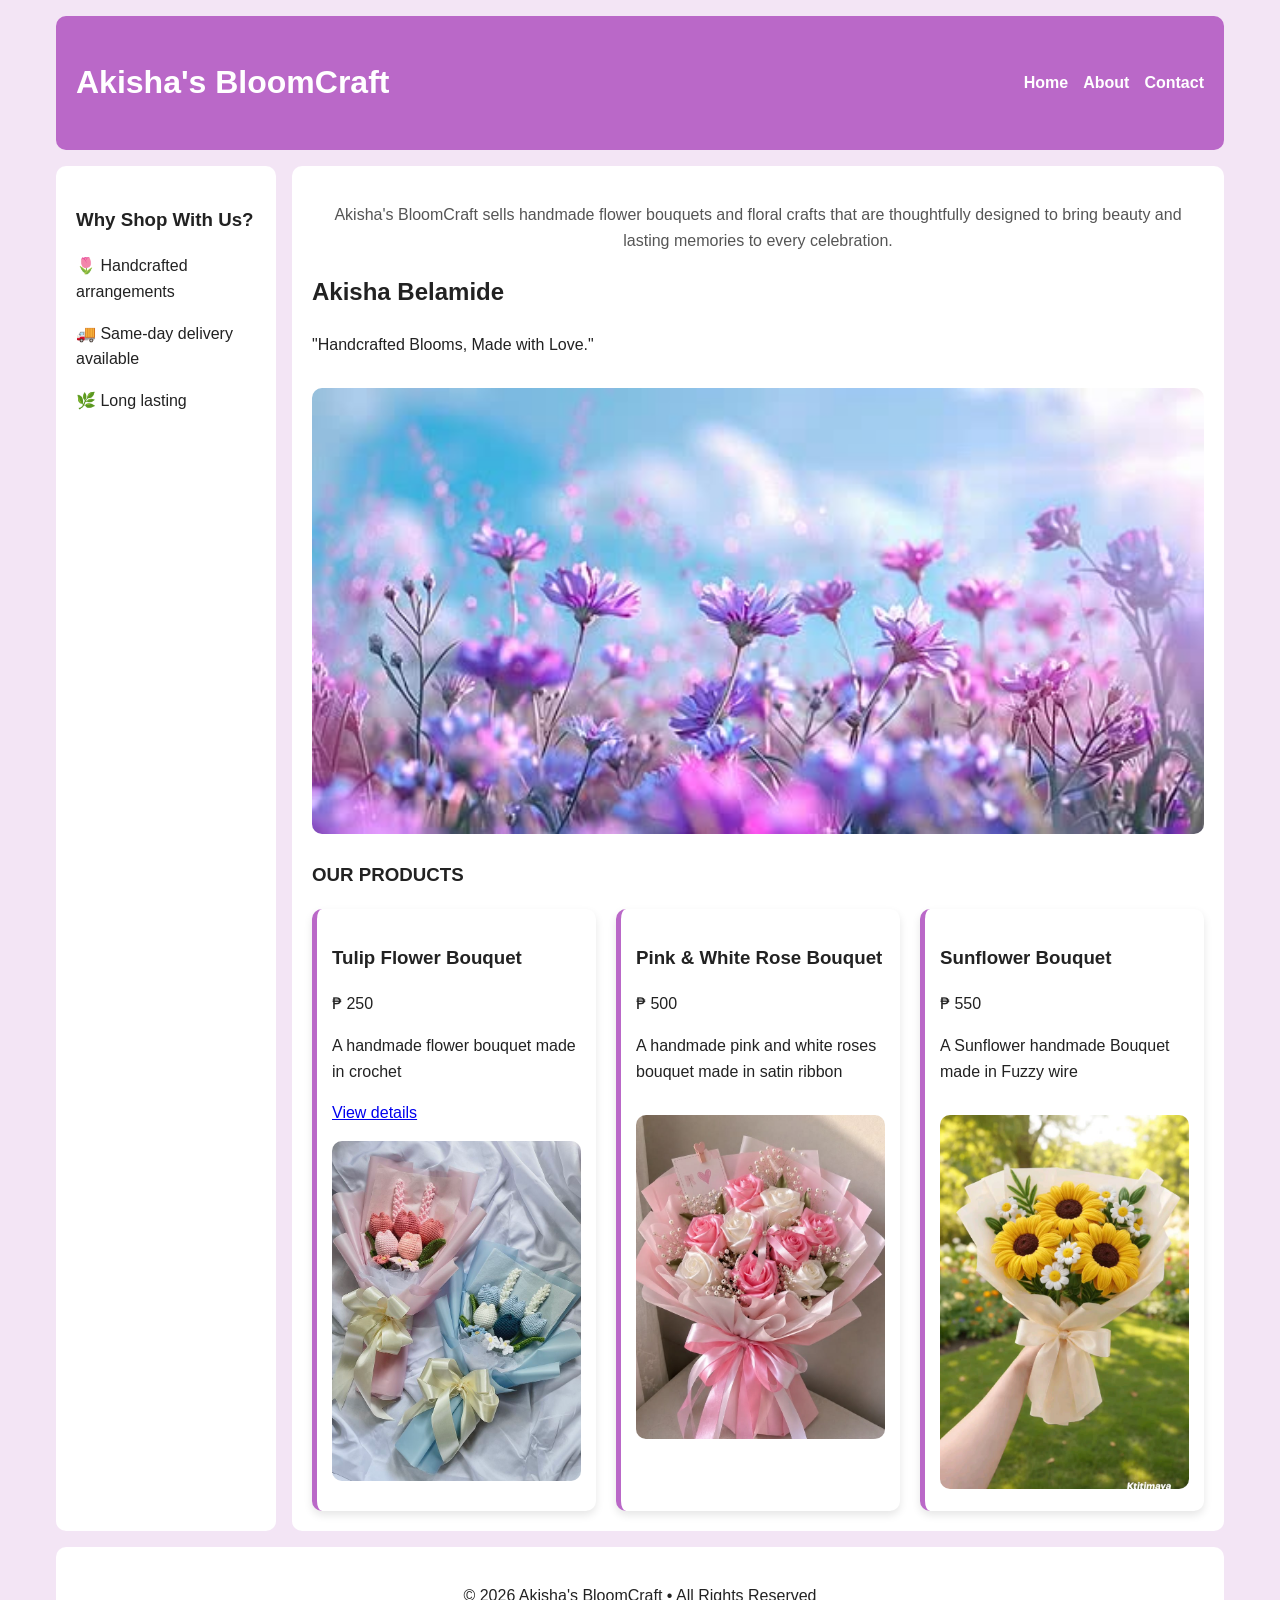
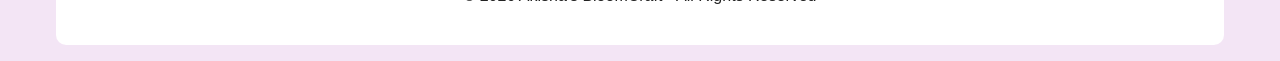
==== commit b5a8225a: "Add files via upload" ====
--- a/index.html
+++ b/index.html
@@ -1,74 +1,74 @@
 <!DOCTYPE html>
 <html lang="en">
 <head>
-  <meta charset="UTF-8">
-  <meta name="viewport" content="width=device-width, initial-scale=1.0"> <!--[cite: 16] -->
-  <title>Akisha's BloomCraft</title>
-  <link rel="stylesheet" href="style.css">
+    <meta charset="UTF-8">
+    <meta name="viewport" content="width=device-width, initial-scale=1.0">
+    <title>Akisha's BloomCraft</title>
+    <link rel="stylesheet" href="style.css">
 </head>
 <body>
 
-  <div class="page">
+<div class="page">
     <header class="site-header">
-      <h1>Akisha's Bloomcraft</h1>
-      <nav>
-        <ul>
-          <li><a href="index.html">Home</a></li>
-          <li><a href="about.html">About</a></li>
-          <li><a href="contact.html">Contact</a></li>
-        </ul>
-      </nav>
+        <h1>Akisha's BloomCraft</h1>
+        <nav>
+            <ul>
+                <li><a href="index.html">Home</a></li>
+                <li><a href="about.html">About</a></li>
+                <li><a href="contact.html">Contact</a></li>
+            </ul>
+        </nav>
     </header>
+     
+    <aside>
+        <h3>Why Shop With Us?</h3>
+        <p>🌷 Handcrafted arrangements</p>
+        <p>🚚 Same-day delivery available</p>
+        <p>🌿 Long lasting</p>
+    </aside>
 
     <main>
-      <p class="description">
-        Akisha's BloomCraft sells handmade flower bouquets and floral crafts that are thoughtfully designed to bring beauty.
-      </p>
+        <p class="description"> 
+            Akisha's BloomCraft sells handmade flower bouquets and floral crafts that are thoughtfully designed to bring beauty and lasting memories to every celebration.
+        </p>
 
-      <section>
-        <h2>Akisha Belamide</h2>
-        <p>Handcrafted Blooms. Made with Love.</p>
-        <img src="f1.jpeg" alt="violet flower">
-      </section>
+        <section>
+            <h2>Akisha Belamide</h2>
+            <p>"Handcrafted Blooms, Made with Love."</p>
+            <img src="f1.jpeg" alt="violet flower">
+        </section>
 
-      <h3>OUR PRODUCTS</h3>
+        <h3>OUR PRODUCTS</h3>
 
-      <div class="product-grid">
-        <article class="product-card">
-          <h3 class="product-title">Tulip Flower Bouquet</h3>
-          <p>&#8360; 250</p>
-          <p>A handrade flower bouquet made in crochet</p>
-          <a href="products/tulip-flower.html">View details</a>
-          <img src="f2.jpeg" alt="tulip bouquet">
-        </article>
+        <div class="product-grid">
+            <article class="product-card">
+                <h3 class="product-title">Tulip Flower Bouquet</h3>
+                <p>&#8369; 250</p>
+                <p>A handmade flower bouquet made in crochet</p>
+                <a href="products/tulip-flower.html">View details</a><br>
+                <img src="f2.jpeg" alt="tulip bouquet">
+            </article>
 
-        <article class="product-card">
-          <h3 class="product-title">Pink & White Rose Bouquet</h3>
-          <p>&#8360; 500</p>
-          <p>A handmade pink and white roses bouquet made in satin ribbon</p>
-          <img src="f3.jpeg" alt="roses bouquet">
-        </article>
+            <article class="product-card">
+                <h3 class="product-title">Pink & White Rose Bouquet</h3>
+                <p>&#8369; 500</p>
+                <p>A handmade pink and white roses bouquet made in satin ribbon</p>
+                <img src="f3.jpeg" alt="roses bouquet">
+            </article>
 
-        <article class="product-card">
-          <h3 class="product-title">Sunflower Bouquet</h3>
-          <p>&#8360; 550</p>
-          <p>A Sunflower handmade Bouquet made in Fuzzy wire</p>
-          <img src="f4.jpeg" alt="sunflower bouquet">
-        </article>
-      </div>
+            <article class="product-card">
+                <h3 class="product-title">Sunflower Bouquet</h3>
+                <p>&#8369; 550</p>
+                <p>A Sunflower handmade Bouquet made in Fuzzy wire</p>
+                <img src="f4.jpeg" alt="sunflower bouquet">
+            </article>
+        </div>
     </main>
 
-    <aside>
-      <h3>Why Shop With Us?</h3>
-      <p>Handcrafted flower bouquets</p>
-      <p>Fresh materials guaranteed</p>
-      <p>Fast & reliable service</p>
-    </aside>
-
     <footer>
-      <p>&copy; Akisha Belamide &bull; 2026</p>
+        <p>&copy; 2026 Akisha's BloomCraft &bull; All Rights Reserved</p>
     </footer>
-  </div>
+</div>
 
 </body>
-    </html>
+</html>
--- a/style.css
+++ b/style.css
@@ -1,39 +1,39 @@
-/* ==========================================
-   1. VARIABLES
-   ========================================== */
+
+   /* VARIABLES */
 :root {
-    --brand-color: #BA68C8; /* Primary brand color */
-    --dark-ink: #222222;    /* Dark ink text color */
-    --muted-grey: #555555;  /* Muted text/border grey */
-    --light-bg: #F3E5F5;    /* Light background color */
-    --white: #ffffff;       /* Card background white */
+    --brand-color: #BA68C8;
+    --dark-ink: #222222;
+    --muted-grey: #555555;
+    --light-bg: #F3E5F5;
+    --white: #ffffff;
 }
 
 /* ==========================================
-   2. BASE STYLES
-   ========================================== */
+   BASE STYLES
+      ========================================== */
+
 *, *::before, *::after {
     box-sizing: border-box;
 }
 
 body {
+    margin: 0;
+    padding: 0;
     font-family: Arial, sans-serif;
     line-height: 1.6;
     background-color: var(--light-bg);
     color: var(--dark-ink);
-    margin: 0;
-    padding: 0;
 }
 
 img {
     width: 100%;
-    max-width: 100%;
+    height: auto;
     border-radius: 10px;
     margin-top: 15px;
 }
 
 /* ==========================================
-   3. LAYOUT REGIONS (MOBILE-FIRST GRID)
+    LAYOUT 
    ========================================== */
 .page {
     display: grid;
@@ -44,34 +44,15 @@
         "side"
         "foot";
     gap: 16px;
+    padding: 16px;
+    width: 100%;
 }
 
-header, .site-header { 
-    grid-area: masthead; 
-}
+header, .site-header { grid-area: masthead; }
+main                { grid-area: main; background-color: var(--white); padding: 20px; border-radius: 10px; }
+aside               { grid-area: side; background-color: var(--white); padding: 20px; border-radius: 10px; }
+footer              { grid-area: foot; background-color: var(--white); padding: 20px; text-align: center; border-radius: 10px; }
 
-aside { 
-    grid-area: side; 
-    background-color: var(--white);
-    padding: 20px;
-    border-radius: 10px;
-}
-
-main { 
-    grid-area: main; 
-    padding: 20px;
-    background-color: var(--white);
-    border-radius: 10px;
-}
-
-footer { 
-    grid-area: foot; 
-    padding: 20px;
-    text-align: center;
-    background-color: var(--white);
-    border-radius: 10px;
-    color: var(--muted-grey);
-}
 
 @media (min-width: 700px) {
     .page {
@@ -80,10 +61,14 @@
             "masthead masthead"
             "side     main"
             "foot     foot";
-       max-width: 1200px;
-       margin: 0 auto;
+        max-width: 1200px;
+        margin: 0 auto;
     }
-}
+
+/* ==========================================
+   STYLE THE NAV
+      ========================================== */
+
 .site-header {
     display: flex;
     justify-content: space-between;
@@ -92,71 +77,48 @@
     color: var(--white);
     padding: 20px;
     border-radius: 10px;
+    flex-wrap: wrap;
+    gap: 10px;
 }
 
 .site-header nav ul {
     display: flex;
-    gap: 20px;
+    gap: 15px;
     list-style: none;
     margin: 0;
     padding: 0;
 }
 
-.description {
-    max-width: 600px;
-    margin: 20px auto;
-    text-align: center;
-    color: var(--muted-grey);
-}
-
-/* ==========================================
-   4. STYLE THE NAV
-   ========================================== */
-nav ul {
-    list-style: none;
-    padding: 0;
-    margin: 0;
-    display: flex;
-    justify-content: center;
-    gap: 20px;
-}
-
-nav a {
-    color: var(--dark-ink);
+.site-header nav a {
+    color: var(--white);
     text-decoration: none;
     font-weight: bold;
 }
 
-nav a:hover {
-    color: var(--brand-color);
+.description {
+    text-align: center;
+    color: var(--muted-grey);
+    margin-bottom: 20px;
 }
 
 /* ==========================================
-   5. COMPONENTS
-   ========================================== */
+    COMPONENTS
+      ========================================== */
+
 .product-grid {
     display: flex;
     flex-wrap: wrap;
-    gap: 24px;
+    gap: 20px;
 }
 
 .product-card {
-    flex: 1 1 240px;
+    flex: 1 1 250px;
     background-color: var(--white);
-    border-radius: 12px;
-    padding: 20px;
-    border-left: 6px solid var(--brand-color);
-    box-shadow: 0 4px 10px rgba(0, 0, 0, 0.08);
-    text-align: left;
+    border-radius: 10px;
+    padding: 15px;
+    border-left: 5px solid var(--brand-color);
+    box-shadow: 0 4px 8px rgba(0, 0, 0, 0.1);
 }
-
-.product-title {
-    font-size: 1.4rem;
-    color: var(--dark-ink);
-    margin-top: 0;
-    margin-bottom: 10px;
-}
-
 /* ==========================================
    CONTACT FORM
    ========================================== */
@@ -226,4 +188,5 @@
 button:focus {
   outline: 3px solid var(--brand-color);
   outline-offset: 2px;
-     }
+}
+}
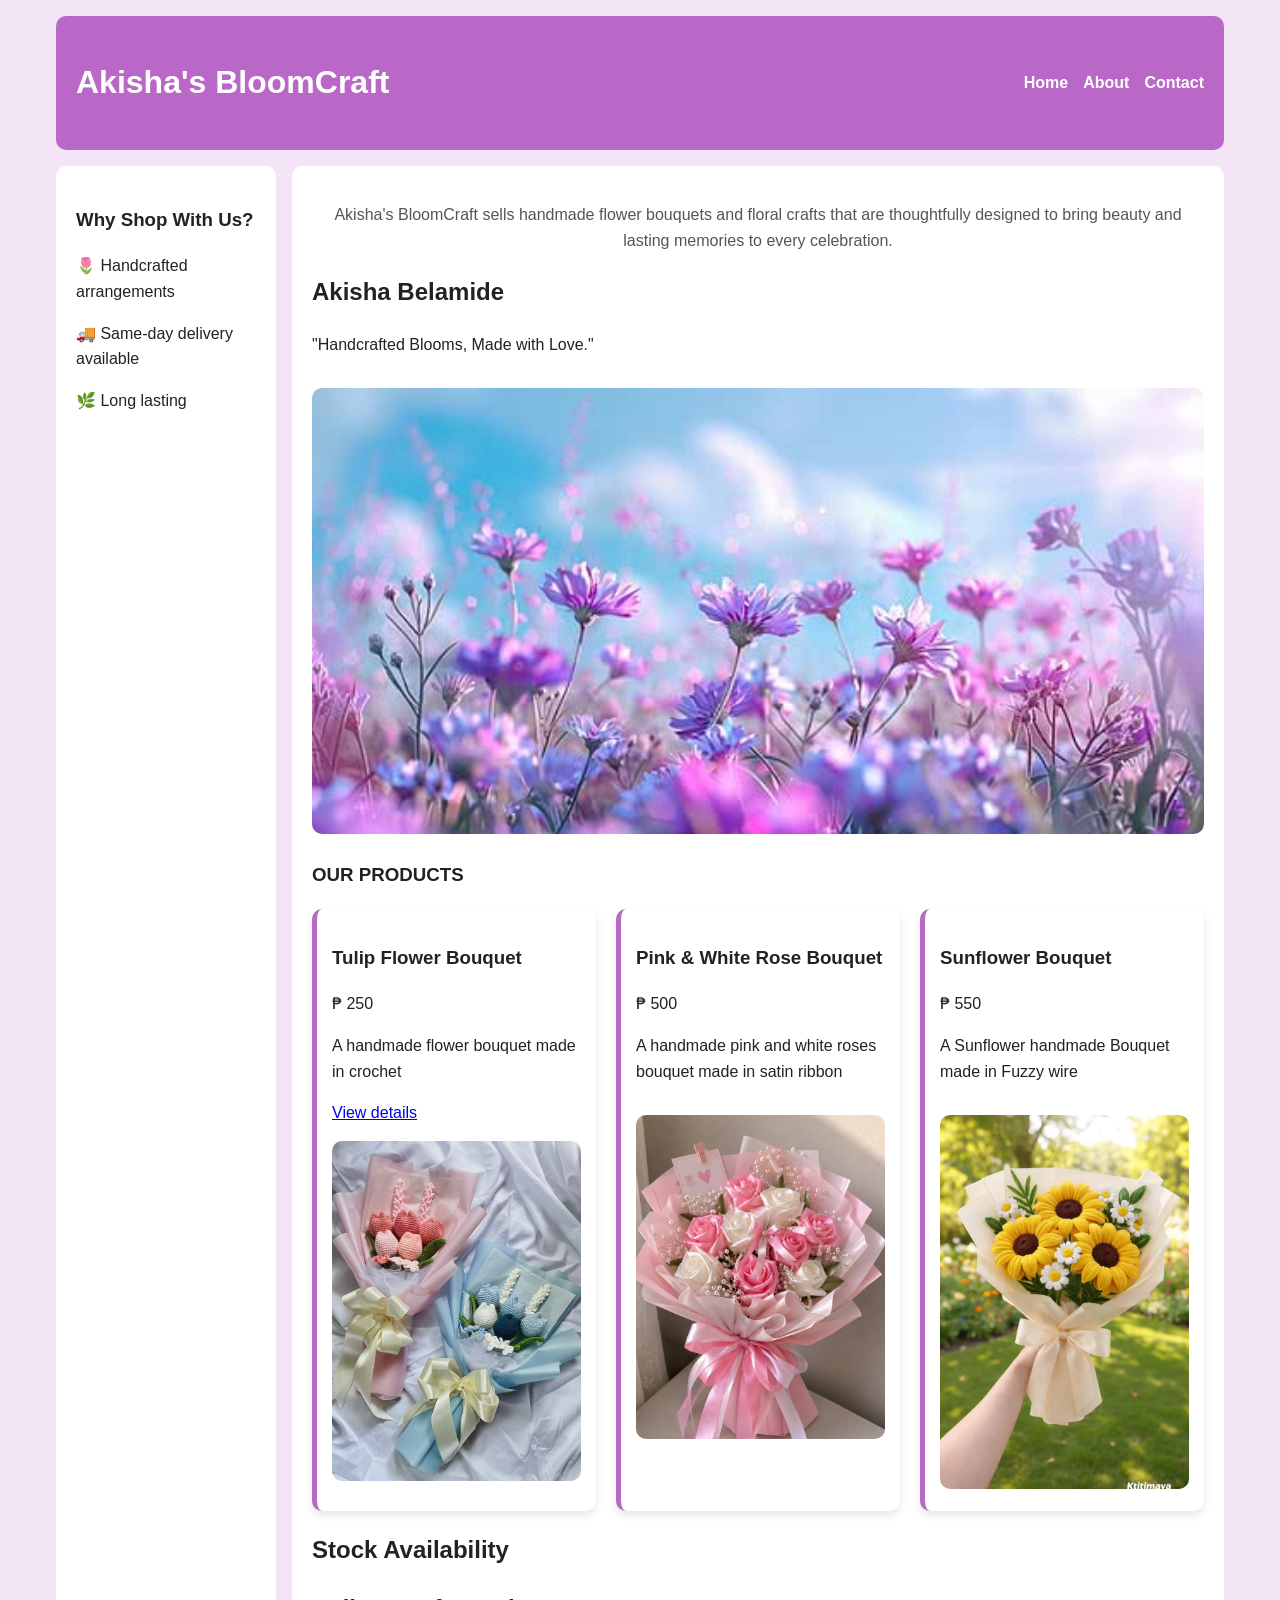
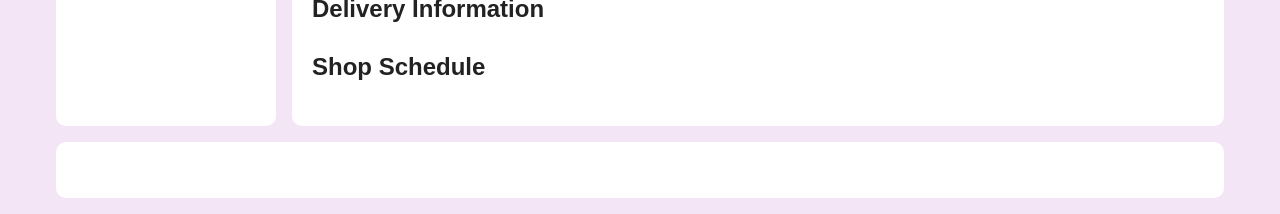
==== commit 8b7628de: "Add files via upload" ====
--- a/index.html
+++ b/index.html
@@ -10,7 +10,7 @@
 
 <div class="page">
     <header class="site-header">
-        <h1>Akisha's BloomCraft</h1>
+        <h1 id="shop-title">Akisha's BloomCraft</h1>
         <nav>
             <ul>
                 <li><a href="index.html">Home</a></li>
@@ -63,12 +63,26 @@
                 <img src="f4.jpeg" alt="sunflower bouquet">
             </article>
         </div>
+        <section>
+            <h2>Stock Availability</h2>
+            <p id="stock-status"></p>
+        </section>
+
+        <section>
+            <h2>Delivery Information</h2>
+            <p id="delivery-result"></p>
+        </section>
+        <section>
+            <h2>Shop Schedule</h2>
+            <p id="shop-status"></p>
+        </section>
+
     </main>
 
     <footer>
-        <p>&copy; 2026 Akisha's BloomCraft &bull; All Rights Reserved</p>
+        <p id="dynamic-footer"></p>
     </footer>
 </div>
-
+<script src="script.js"></script>
 </body>
 </html>
--- a/style.css
+++ b/style.css
@@ -64,6 +64,7 @@
         max-width: 1200px;
         margin: 0 auto;
     }
+}
 
 /* ==========================================
    STYLE THE NAV
@@ -189,4 +190,4 @@
   outline: 3px solid var(--brand-color);
   outline-offset: 2px;
 }
-}+
